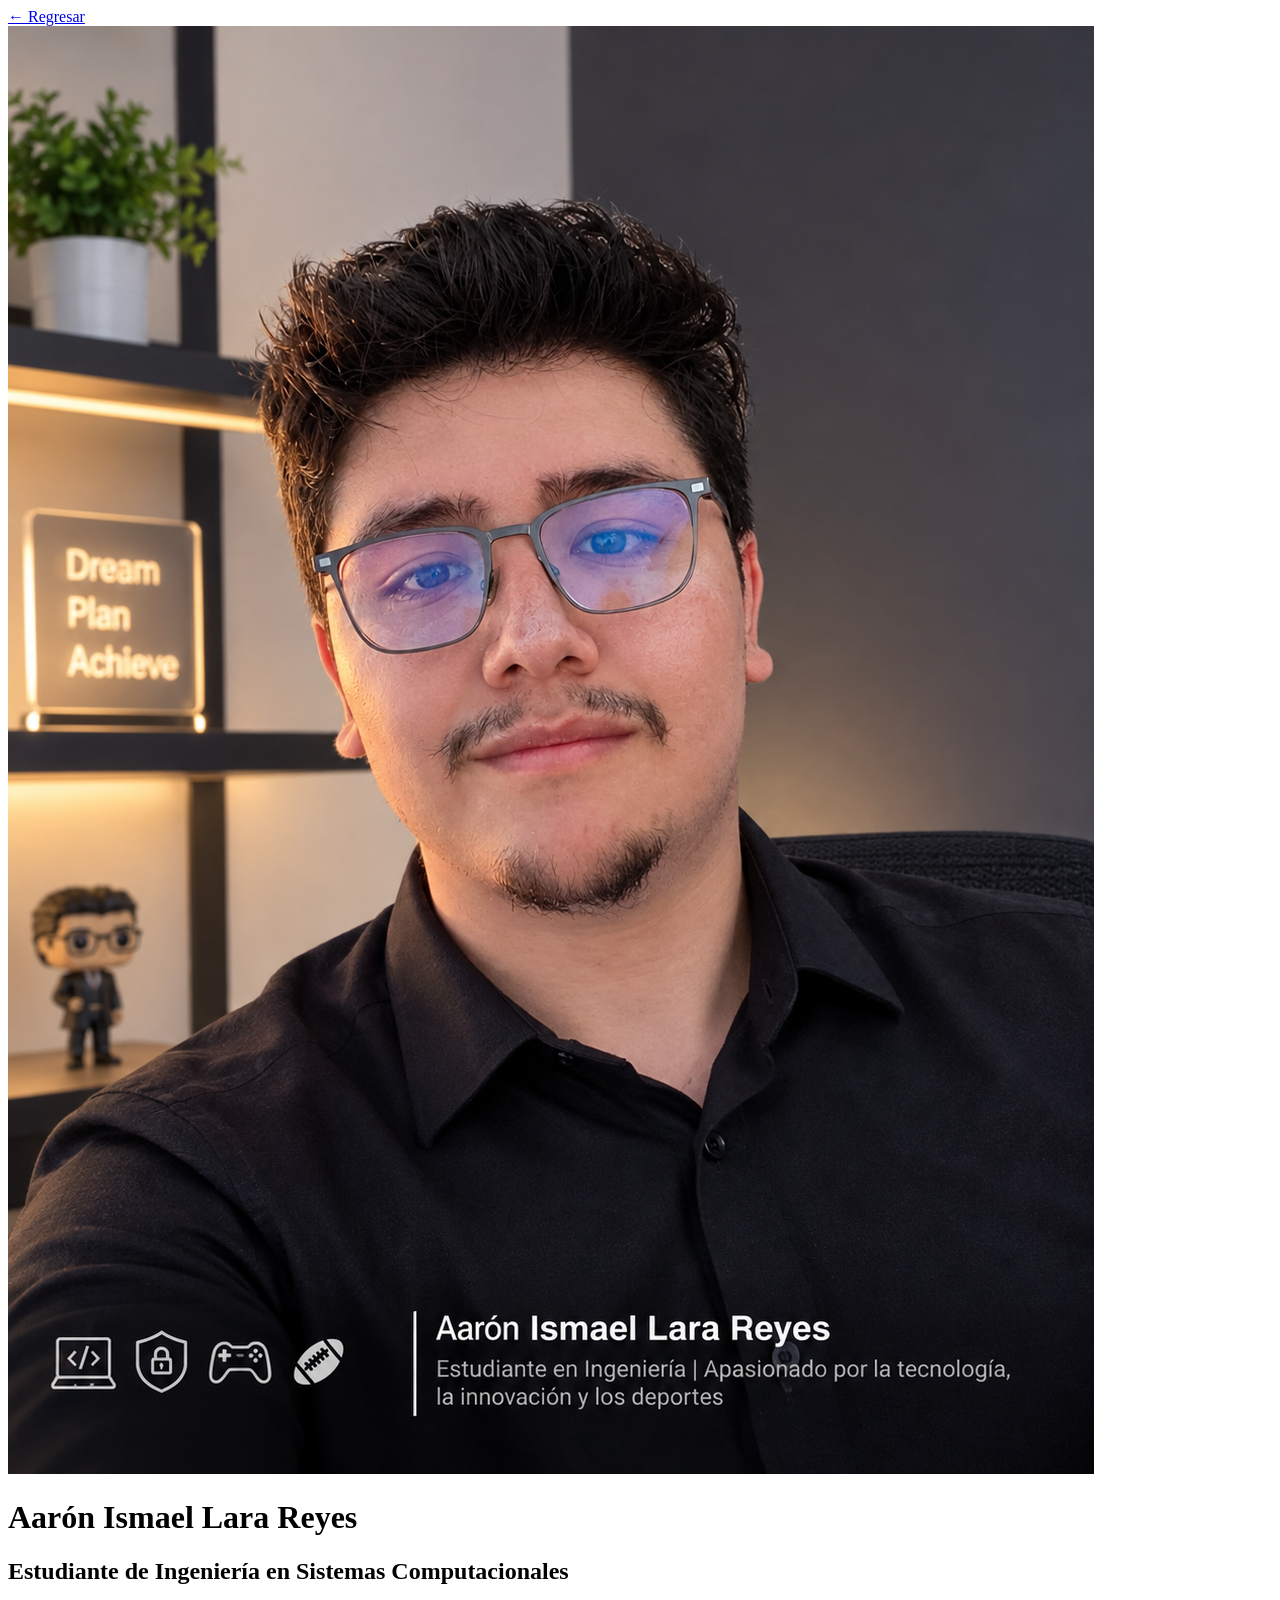
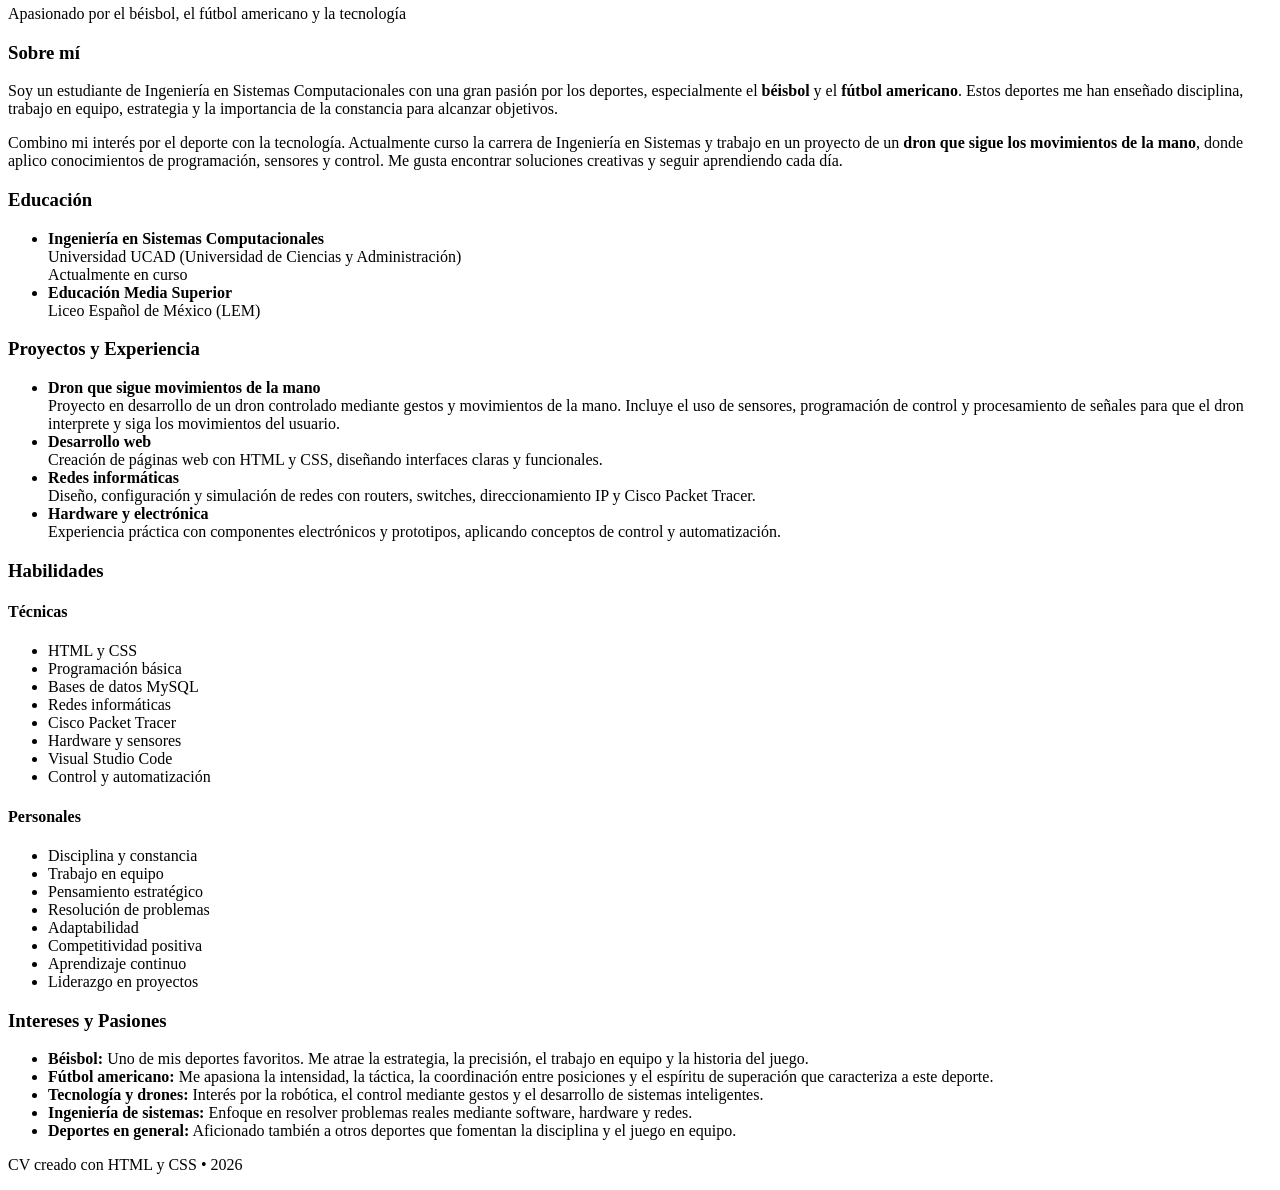
==== Proyecto/cv-a.html @ f9885653 "Add files via upload Confirmacion" ====
<!DOCTYPE html>
<html lang="es">
<head>
    <meta charset="UTF-8">
    <meta name="viewport" content="width=device-width, initial-scale=1.0">
    <title>CV - Aarón Ismael Lara Reyes</title>
    <link rel="icon" href="Engrane.webp">
    <link rel="stylesheet" href="CSS/style-a.css">
</head>
<body>
<a href="index.html" class="regresar">
    ← Regresar
    </a>
    <!-- ENCABEZADO -->
    <header>
        <img src="imagenes/perfil.png" alt="Foto de Aarón Ismael Lara Reyes" class="foto-perfil">
        <h1>Aarón Ismael Lara Reyes</h1>
        <h2>Estudiante de Ingeniería en Sistemas Computacionales</h2>
        <p class="subtitulo">Apasionado por el béisbol, el fútbol americano y la tecnología</p>
    </header>

    <!-- PERFIL -->
    <section>
        <h3>Sobre mí</h3>
        <p>
            Soy un estudiante de Ingeniería en Sistemas Computacionales con una gran pasión por los deportes, 
            especialmente el <strong>béisbol</strong> y el <strong>fútbol americano</strong>. Estos deportes 
            me han enseñado disciplina, trabajo en equipo, estrategia y la importancia de la constancia 
            para alcanzar objetivos.
        </p>
        <p>
            Combino mi interés por el deporte con la tecnología. Actualmente curso la carrera de 
            Ingeniería en Sistemas y trabajo en un proyecto de un <strong>dron que sigue los movimientos 
            de la mano</strong>, donde aplico conocimientos de programación, sensores y control. 
            Me gusta encontrar soluciones creativas y seguir aprendiendo cada día.
        </p>
    </section>

    <!-- EDUCACIÓN -->
    <section>
        <h3>Educación</h3>
        <ul>
            <li>
                <strong>Ingeniería en Sistemas Computacionales</strong><br>
                Universidad UCAD (Universidad de Ciencias y Administración)<br>
                Actualmente en curso
            </li>
            <li>
                <strong>Educación Media Superior</strong><br>
                Liceo Español de México (LEM)
            </li>
        </ul>
    </section>

    <!-- PROYECTOS Y EXPERIENCIA -->
    <section>
        <h3>Proyectos y Experiencia</h3>
        <ul>
            <li>
                <strong>Dron que sigue movimientos de la mano</strong><br>
                Proyecto en desarrollo de un dron controlado mediante gestos y movimientos de la mano. 
                Incluye el uso de sensores, programación de control y procesamiento de señales para 
                que el dron interprete y siga los movimientos del usuario.
            </li>

            <li>
                <strong>Desarrollo web</strong><br>
                Creación de páginas web con HTML y CSS, diseñando interfaces claras y funcionales.
            </li>

            <li>
                <strong>Redes informáticas</strong><br>
                Diseño, configuración y simulación de redes con routers, switches, direccionamiento IP 
                y Cisco Packet Tracer.
            </li>

            <li>
                <strong>Hardware y electrónica</strong><br>
                Experiencia práctica con componentes electrónicos y prototipos, aplicando conceptos 
                de control y automatización.
            </li>
        </ul>
    </section>

    <!-- HABILIDADES -->
    <section>
        <h3>Habilidades</h3>
        <div class="habilidades">

            <div>
                <h4>Técnicas</h4>
                <ul>
                    <li>HTML y CSS</li>
                    <li>Programación básica</li>
                    <li>Bases de datos MySQL</li>
                    <li>Redes informáticas</li>
                    <li>Cisco Packet Tracer</li>
                    <li>Hardware y sensores</li>
                    <li>Visual Studio Code</li>
                    <li>Control y automatización</li>
                </ul>
            </div>

            <div>
                <h4>Personales</h4>
                <ul>
                    <li>Disciplina y constancia</li>
                    <li>Trabajo en equipo</li>
                    <li>Pensamiento estratégico</li>
                    <li>Resolución de problemas</li>
                    <li>Adaptabilidad</li>
                    <li>Competitividad positiva</li>
                    <li>Aprendizaje continuo</li>
                    <li>Liderazgo en proyectos</li>
                </ul>
            </div>

        </div>
    </section>

    <!-- INTERESES -->
    <section>
        <h3>Intereses y Pasiones</h3>
        <ul>
            <li>
                <strong>Béisbol:</strong> Uno de mis deportes favoritos. Me atrae la estrategia, 
                la precisión, el trabajo en equipo y la historia del juego.
            </li>

            <li>
                <strong>Fútbol americano:</strong> Me apasiona la intensidad, la táctica, 
                la coordinación entre posiciones y el espíritu de superación que caracteriza 
                a este deporte.
            </li>

            <li>
                <strong>Tecnología y drones:</strong> Interés por la robótica, el control 
                mediante gestos y el desarrollo de sistemas inteligentes.
            </li>

            <li>
                <strong>Ingeniería de sistemas:</strong> Enfoque en resolver problemas reales 
                mediante software, hardware y redes.
            </li>

            <li>
                <strong>Deportes en general:</strong> Aficionado también a otros deportes 
                que fomentan la disciplina y el juego en equipo.
            </li>
        </ul>
    </section>

    <!-- FOOTER -->
    <footer>
        <p>CV creado con HTML y CSS • 2026</p>
    </footer>

</body>
</html>
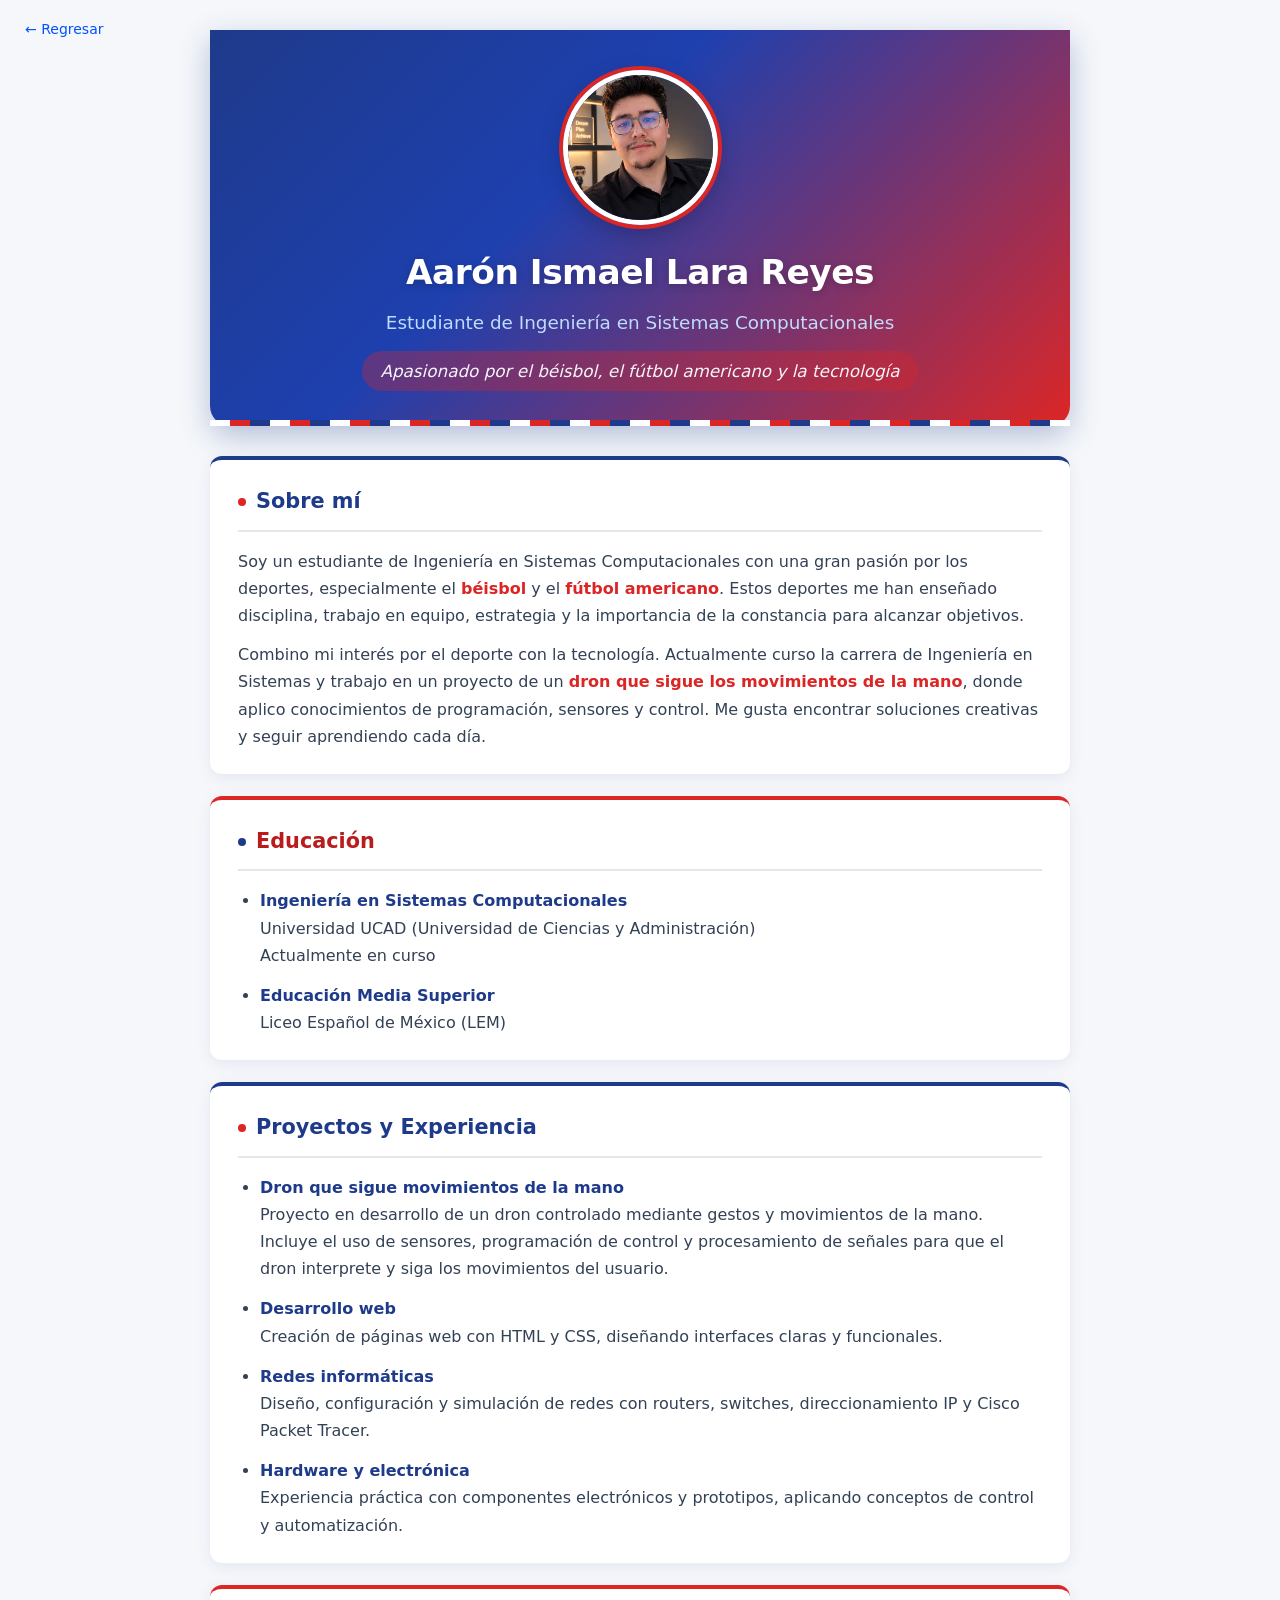
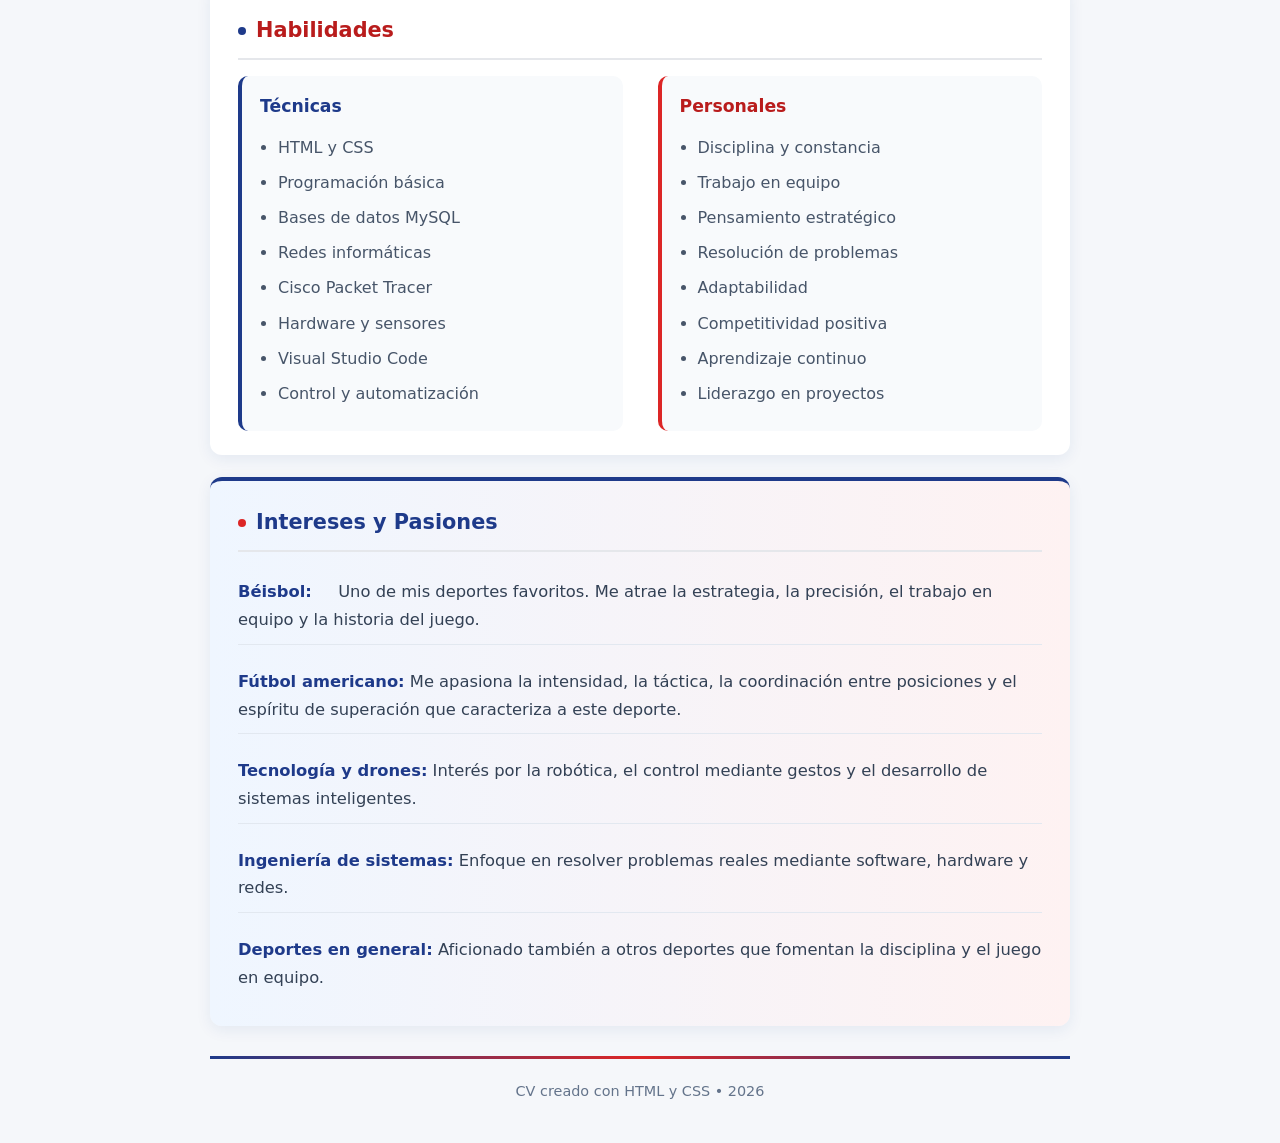
==== commit 340c2cbf: "Update cv-a.html" ====
--- a/Proyecto/cv-a.html
+++ b/Proyecto/cv-a.html
@@ -5,7 +5,7 @@
     <meta name="viewport" content="width=device-width, initial-scale=1.0">
     <title>CV - Aarón Ismael Lara Reyes</title>
     <link rel="icon" href="Engrane.webp">
-    <link rel="stylesheet" href="CSS/style-a.css">
+    <link rel="stylesheet" href="css/style-a.css">
 </head>
 <body>
 <a href="index.html" class="regresar">
--- a/Proyecto/css/style-a.css
+++ b/Proyecto/css/style-a.css
@@ -0,0 +1,320 @@
+/* ========== ESTILOS GENERALES ========== */
+
+* {
+    box-sizing: border-box;
+    margin: 0;
+    padding: 0;
+}
+
+body {
+    font-family: 'Segoe UI', system-ui, -apple-system, Arial, Helvetica, sans-serif;
+    max-width: 900px;
+    margin: 0 auto;
+    padding: 30px 20px;
+    background-color: #f5f7fa;
+    color: #1a1a2e;
+    line-height: 1.7;
+}
+
+
+/* ========== ENCABEZADO ========== */
+
+header {
+    text-align: center;
+    background: linear-gradient(135deg, #1e3a8a 0%, #1e40af 40%, #dc2626 100%);
+    padding: 40px 25px 35px;
+    border-radius: 0 0 20px 20px;
+    margin-bottom: 30px;
+    box-shadow: 0 10px 30px rgba(30, 58, 138, 0.3);
+    position: relative;
+}
+
+header::after {
+    content: '';
+    position: absolute;
+    bottom: 0;
+    left: 0;
+    right: 0;
+    height: 6px;
+    background: repeating-linear-gradient(
+        90deg,
+        #ffffff 0px,
+        #ffffff 20px,
+        #dc2626 20px,
+        #dc2626 40px,
+        #1e3a8a 40px,
+        #1e3a8a 60px
+    );
+}
+
+.foto-perfil {
+    width: 155px;
+    height: 155px;
+    border-radius: 50%;
+    object-fit: cover;
+    border: 5px solid #ffffff;
+    box-shadow: 0 0 0 4px #dc2626, 0 8px 25px rgba(0, 0, 0, 0.25);
+    display: block;
+    margin: 0 auto 18px auto;
+}
+
+header h1 {
+    margin: 0 0 6px 0;
+    color: #ffffff;
+    font-size: 2.15em;
+    font-weight: 800;
+    letter-spacing: -0.5px;
+    text-shadow: 0 2px 8px rgba(0, 0, 0, 0.2);
+}
+
+header h2 {
+    margin: 0 0 12px 0;
+    color: #bfdbfe;
+    font-size: 1.15em;
+    font-weight: 500;
+}
+
+.subtitulo {
+    color: #ffffff;
+    font-style: italic;
+    margin: 0;
+    font-size: 1.05em;
+    opacity: 0.95;
+    background: rgba(220, 38, 38, 0.35);
+    display: inline-block;
+    padding: 6px 18px;
+    border-radius: 30px;
+}
+
+
+/* ========== SECCIONES ========== */
+
+section {
+    background: #ffffff;
+    padding: 24px 28px;
+    margin-bottom: 22px;
+    border-radius: 12px;
+    box-shadow: 0 4px 15px rgba(30, 58, 138, 0.08);
+    border-top: 4px solid #1e3a8a;
+    position: relative;
+}
+
+section:nth-child(even) {
+    border-top-color: #dc2626;
+}
+
+section h3 {
+    color: #1e3a8a;
+    margin: 0 0 16px 0;
+    padding-bottom: 10px;
+    border-bottom: 2px solid #e5e7eb;
+    font-size: 1.3em;
+    font-weight: 700;
+    display: flex;
+    align-items: center;
+    gap: 10px;
+}
+
+section h3::before {
+    content: '';
+    width: 8px;
+    height: 8px;
+    background: #dc2626;
+    border-radius: 50%;
+    display: inline-block;
+}
+
+section:nth-child(even) h3 {
+    color: #b91c1c;
+}
+
+section:nth-child(even) h3::before {
+    background: #1e3a8a;
+}
+
+section p {
+    margin: 0 0 12px 0;
+    color: #334155;
+}
+
+section p:last-child {
+    margin-bottom: 0;
+}
+
+section p strong {
+    color: #dc2626;
+}
+
+
+/* ========== LISTAS ========== */
+
+ul {
+    margin: 0;
+    padding-left: 22px;
+}
+
+li {
+    margin-bottom: 13px;
+    color: #334155;
+}
+
+li:last-child {
+    margin-bottom: 0;
+}
+
+li strong {
+    color: #1e3a8a;
+    font-weight: 700;
+}
+
+
+/* ========== HABILIDADES (DOS COLUMNAS) ========== */
+
+.habilidades {
+    display: flex;
+    gap: 35px;
+    flex-wrap: wrap;
+}
+
+.habilidades div {
+    flex: 1;
+    min-width: 220px;
+    background: #f8fafc;
+    padding: 16px 18px;
+    border-radius: 10px;
+    border-left: 4px solid #1e3a8a;
+}
+
+.habilidades div:last-child {
+    border-left-color: #dc2626;
+}
+
+.habilidades h4 {
+    color: #1e3a8a;
+    margin: 0 0 12px 0;
+    font-size: 1.08em;
+    font-weight: 700;
+}
+
+.habilidades div:last-child h4 {
+    color: #b91c1c;
+}
+
+.habilidades ul {
+    padding-left: 18px;
+}
+
+.habilidades li {
+    margin-bottom: 8px;
+    color: #475569;
+}
+
+
+/* ========== CONTACTO ========== */
+
+section:last-of-type {
+    border-top-color: #1e3a8a;
+    background: linear-gradient(to right, #eff6ff, #fef2f2);
+}
+
+section:last-of-type ul {
+    list-style: none;
+    padding-left: 0;
+}
+
+section:last-of-type li {
+    padding: 10px 0;
+    border-bottom: 1px solid #e2e8f0;
+    color: #334155;
+    font-size: 1.02em;
+}
+
+section:last-of-type li:last-child {
+    border-bottom: none;
+}
+
+section:last-of-type li strong {
+    color: #1e3a8a;
+    min-width: 95px;
+    display: inline-block;
+}
+
+
+/* ========== PIE DE PÁGINA ========== */
+
+footer {
+    text-align: center;
+    margin-top: 30px;
+    padding: 20px 0 10px;
+    color: #64748b;
+    font-size: 0.9em;
+    border-top: 3px solid;
+    border-image: linear-gradient(90deg, #1e3a8a, #dc2626, #1e3a8a) 1;
+}
+
+footer p {
+    margin: 0;
+}
+
+
+/* ========== ENLACES ========== */
+
+a {
+    color: #1e3a8a;
+    text-decoration: none;
+    font-weight: 600;
+    transition: color 0.2s ease;
+}
+
+a:hover {
+    color: #dc2626;
+    text-decoration: underline;
+}
+
+
+/* ========== RESPONSIVE ========== */
+
+@media (max-width: 640px) {
+    body {
+        padding: 15px 12px;
+    }
+
+    header {
+        padding: 30px 16px 28px;
+        border-radius: 0 0 16px 16px;
+    }
+
+    .foto-perfil {
+        width: 130px;
+        height: 130px;
+    }
+
+    header h1 {
+        font-size: 1.75em;
+    }
+
+    section {
+        padding: 18px 16px;
+    }
+
+    .habilidades {
+        gap: 16px;
+        flex-direction: column;
+    }
+
+    .habilidades div {
+        min-width: 100%;
+    }
+}
+
+.regresar {
+    position: absolute;
+    top: 18px;
+    left: 25px;
+    color: rgb(1, 82, 255);
+    text-decoration: none;
+    font-size: 14px;
+    font-weight: 500;
+    transition: color 0.3s ease;
+    z-index: 10;
+}
